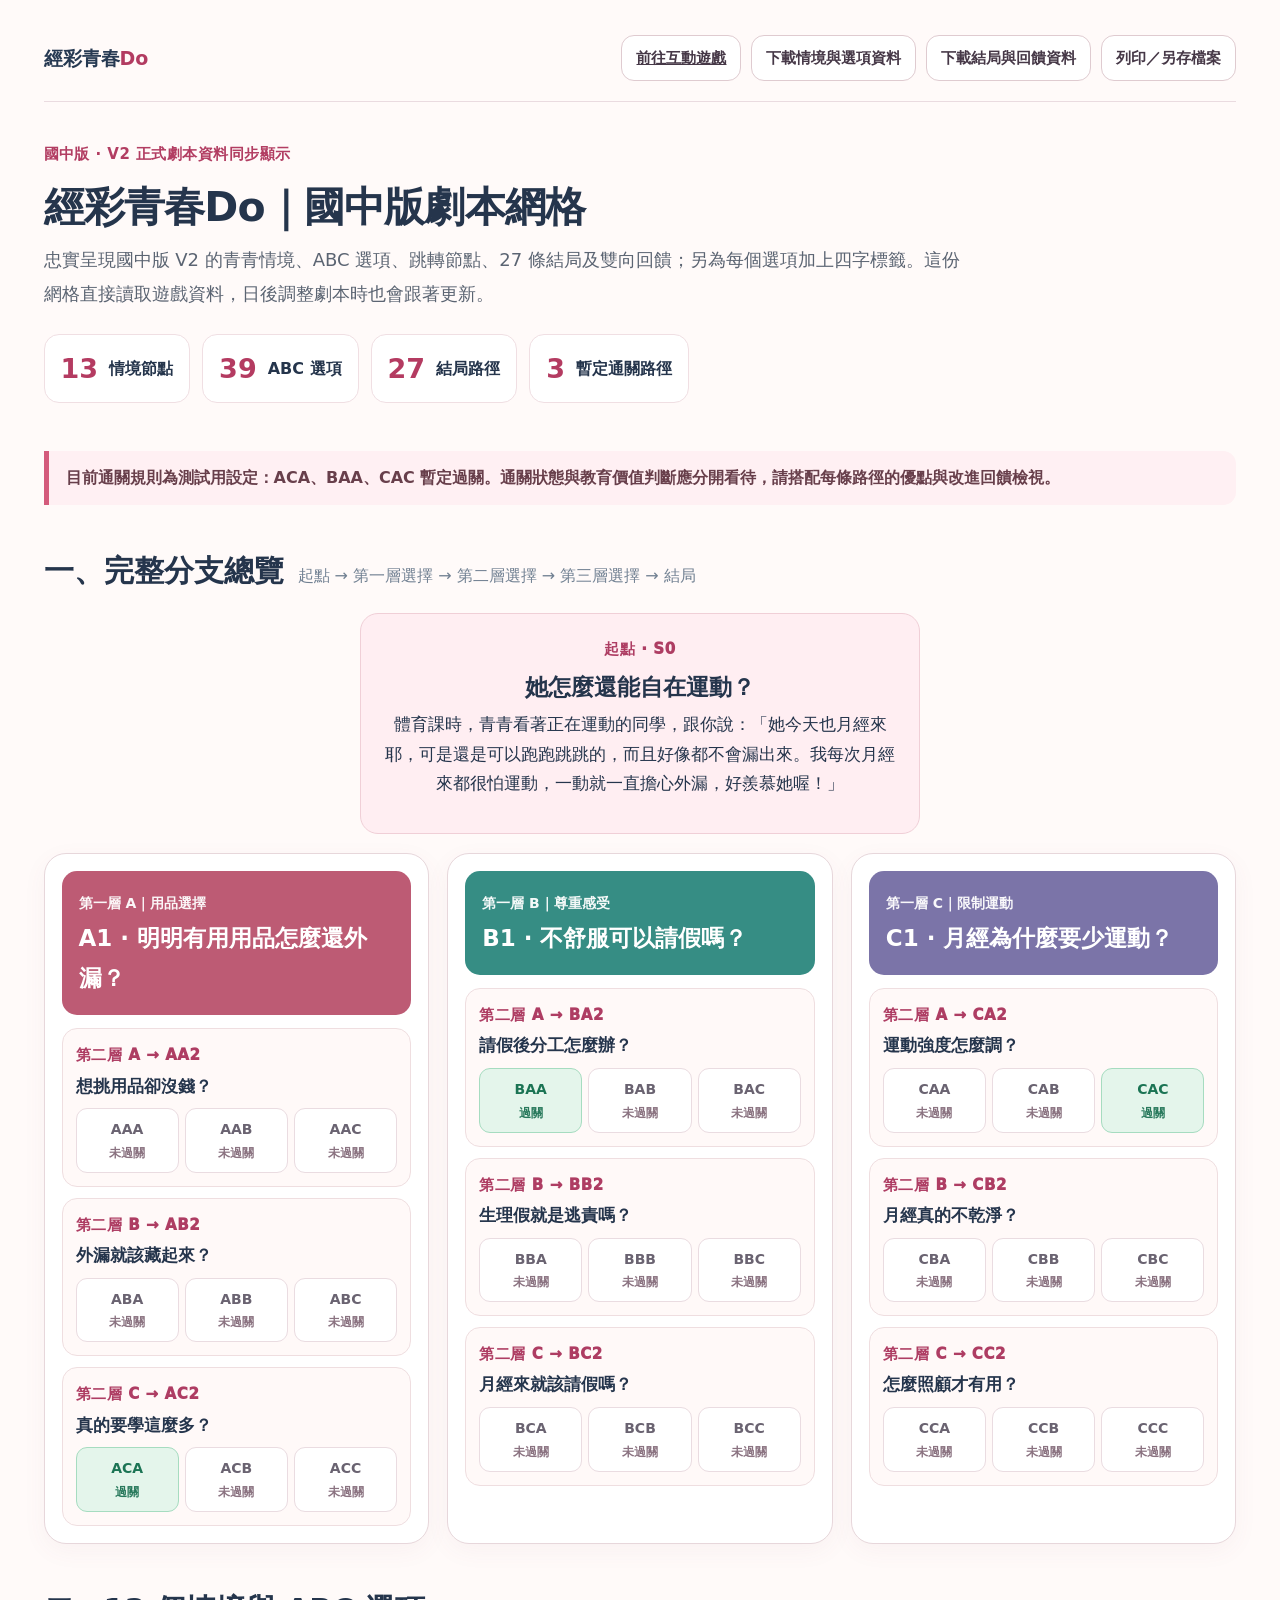
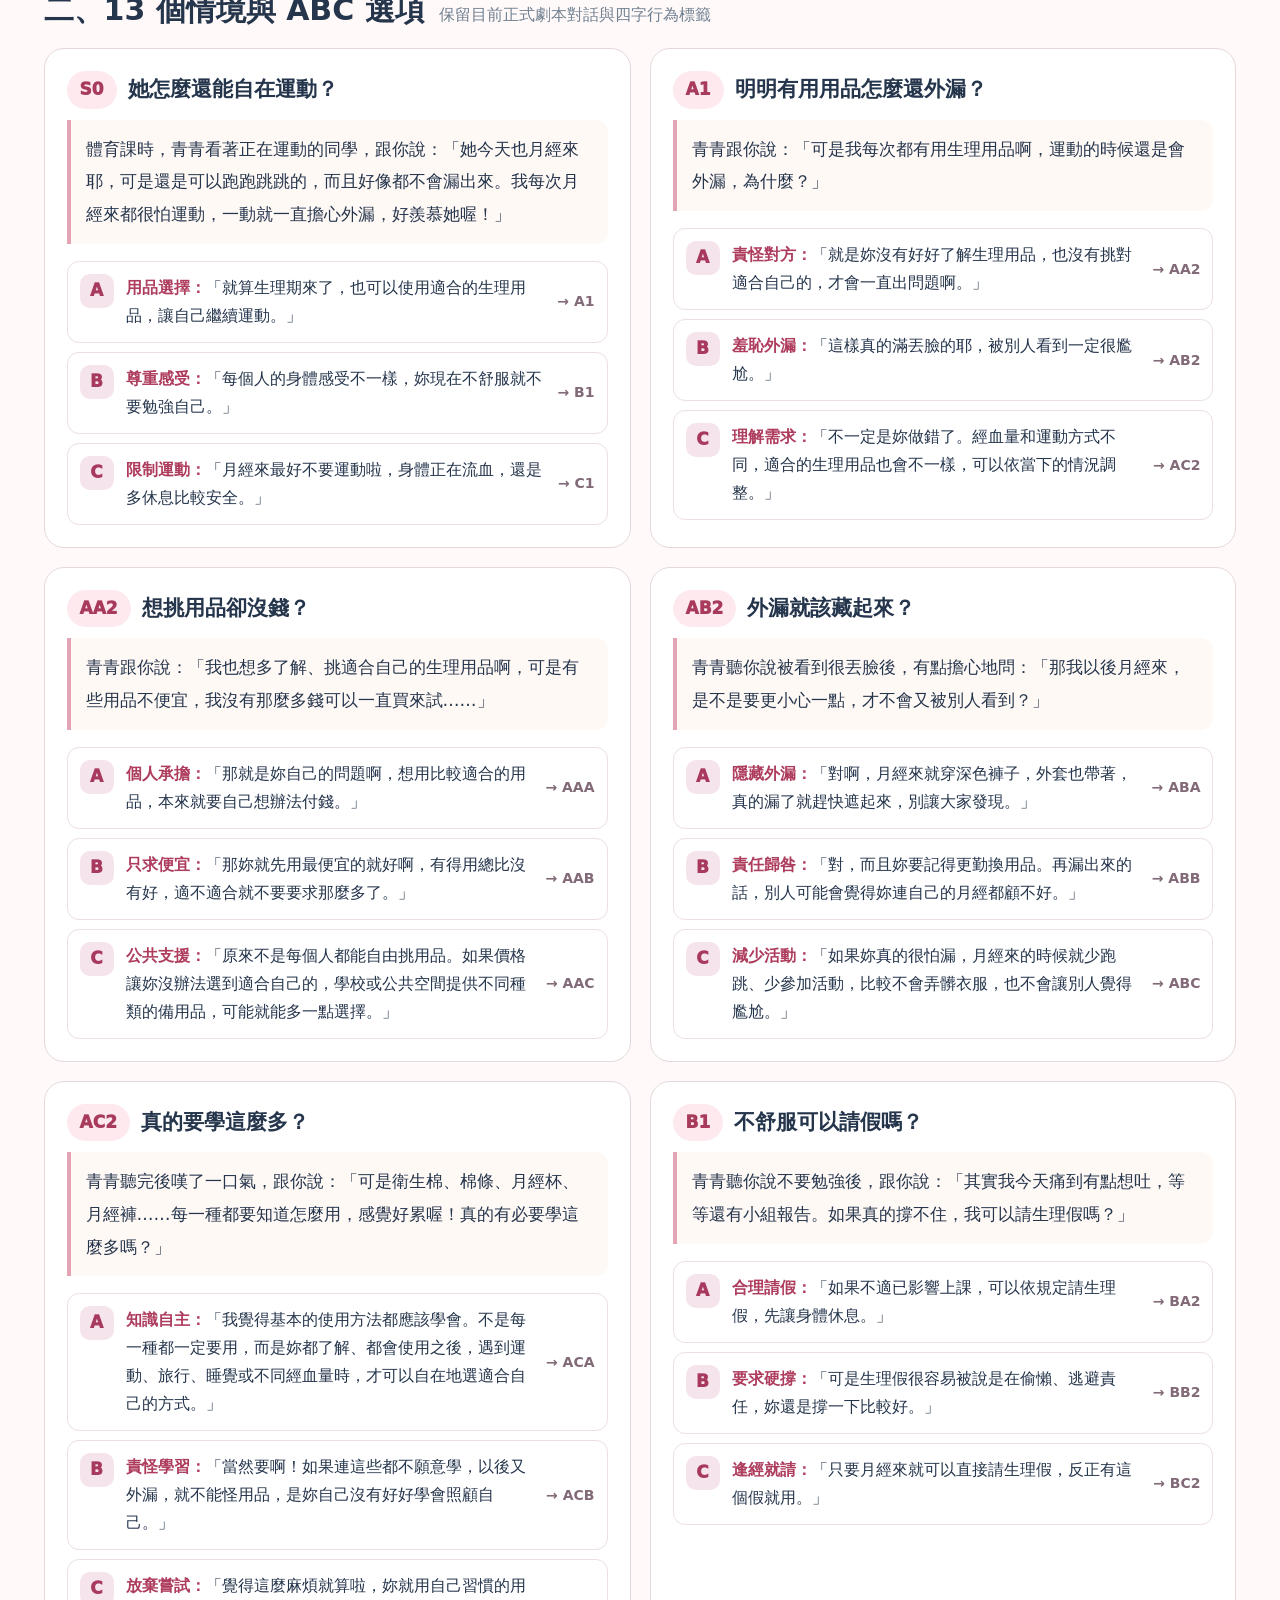
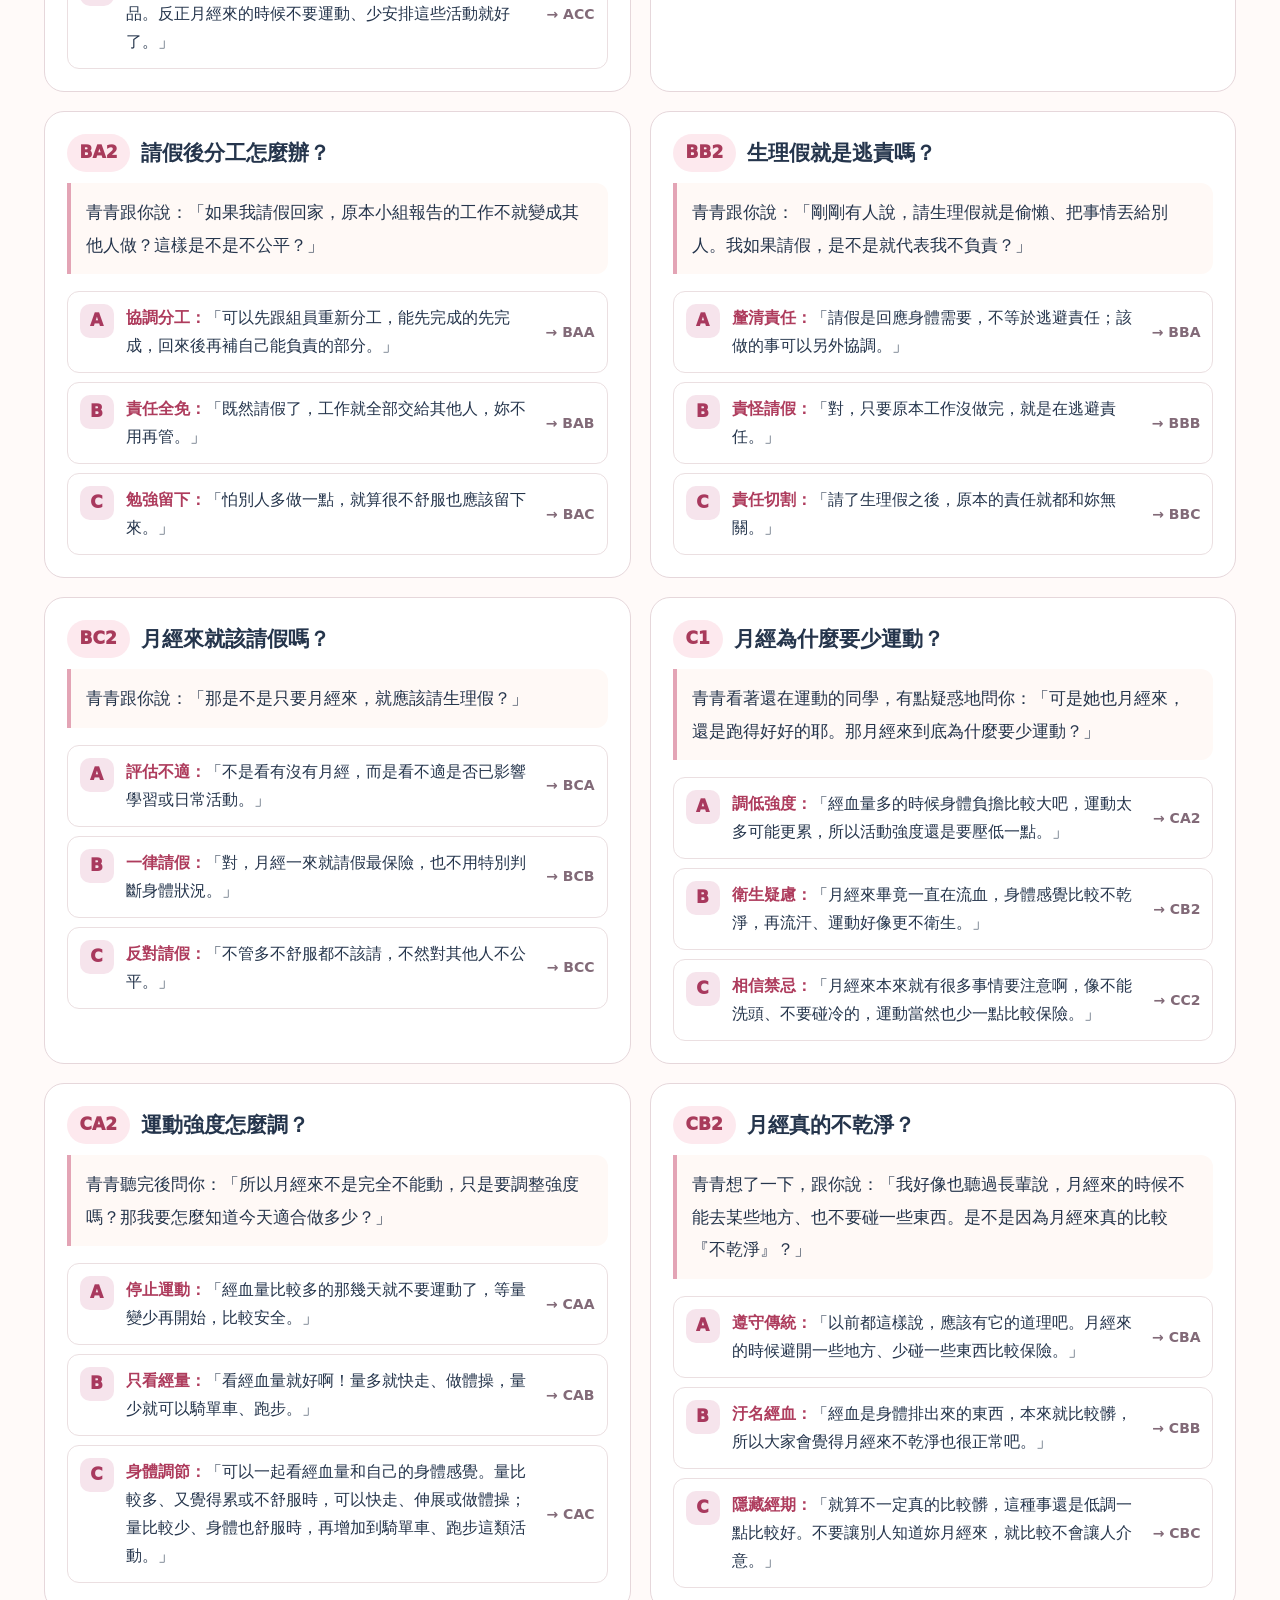
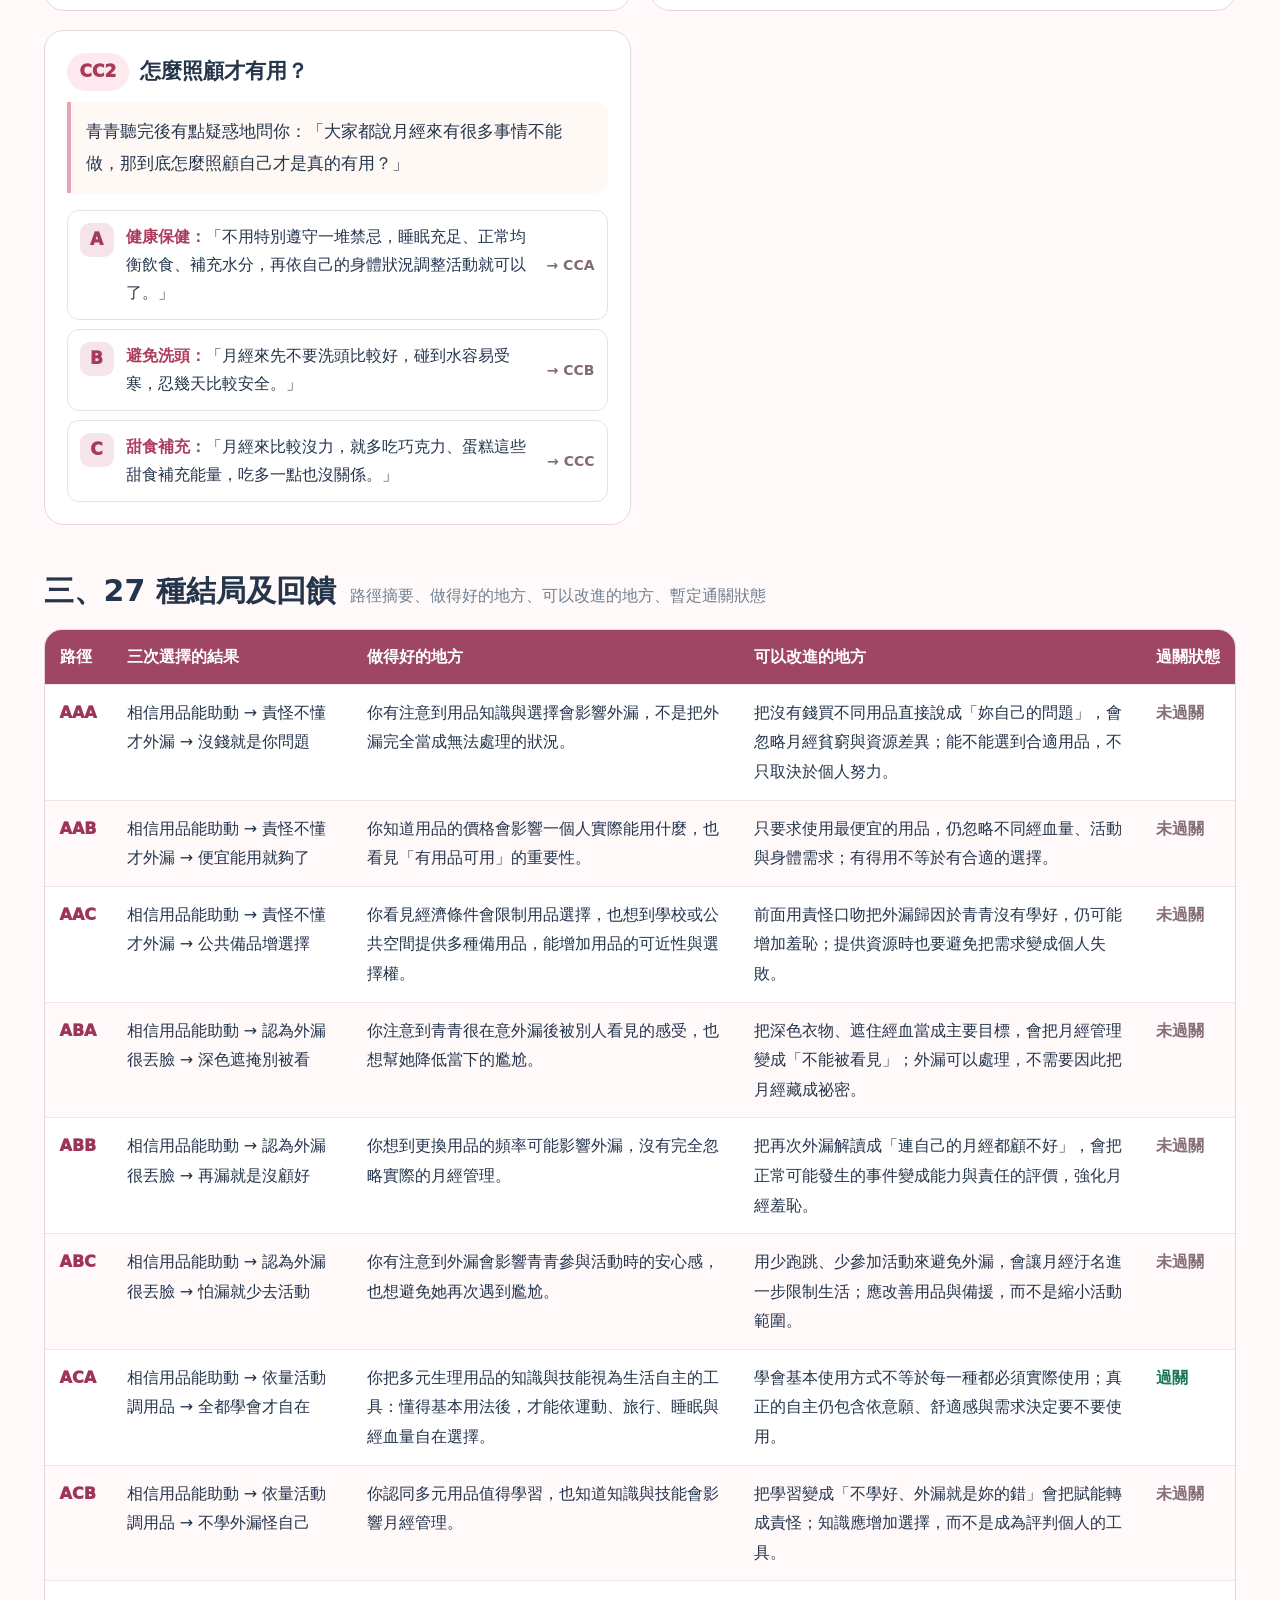
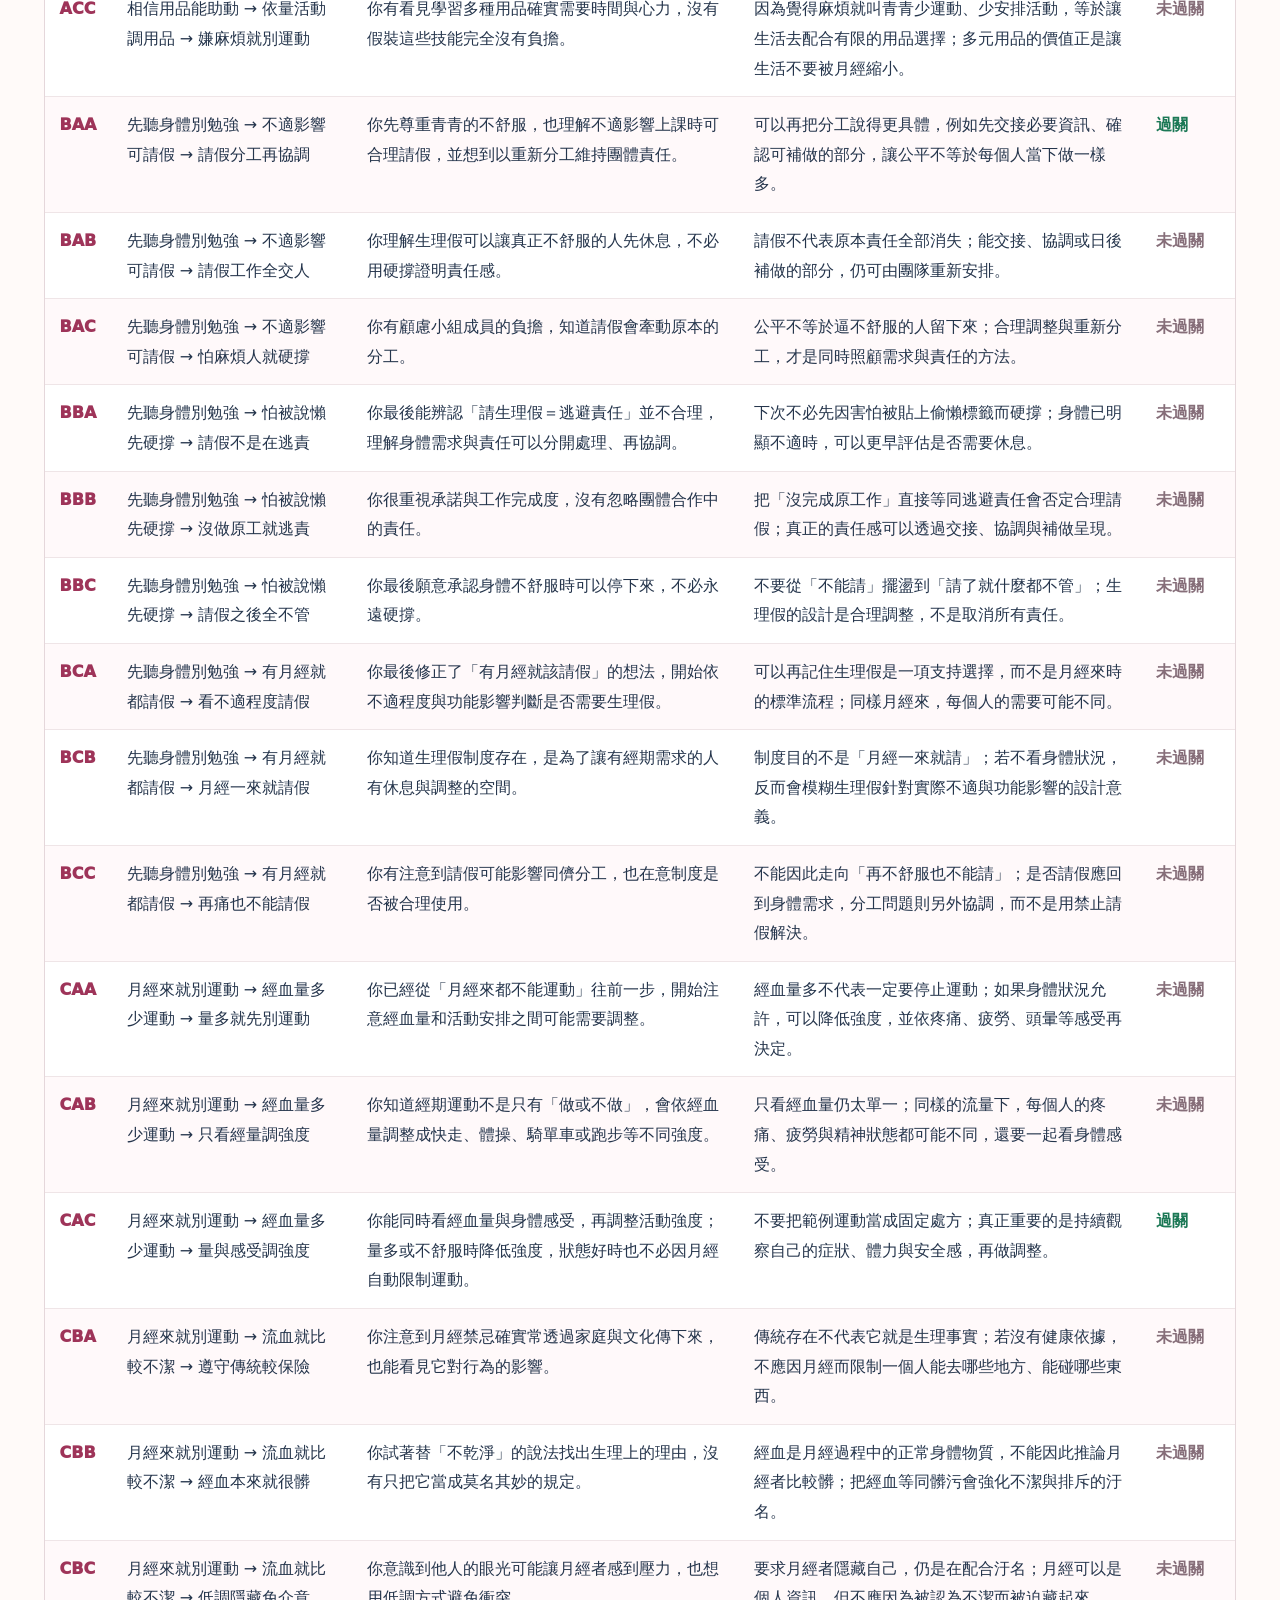
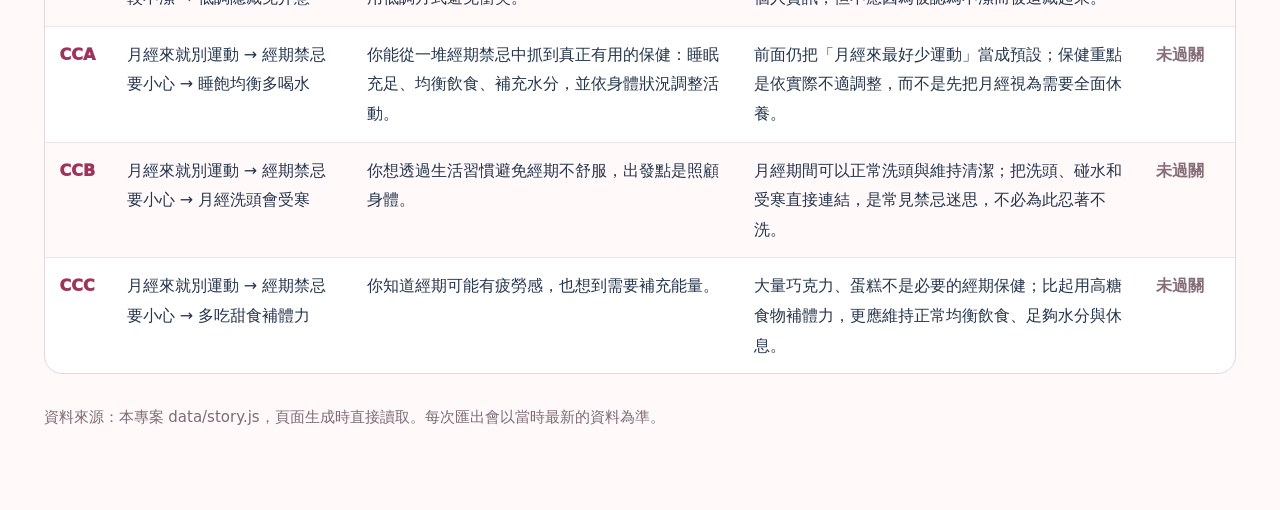
==== story-grid.html @ 29368c8d "docs: add junior-high dynamic story grid, branch overview and CSV exports" ====
<!doctype html>
<html lang="zh-Hant">
<head>
<meta charset="utf-8">
<meta name="viewport" content="width=device-width, initial-scale=1">
<meta name="color-scheme" content="light">
<title>經彩青春Do｜國中版劇本網格</title>
<script src="./data/story.js" defer></script>
<script src="./data/outcomes.js" defer></script>
<style>
:root{font-family:"Noto Sans TC","PingFang TC","Microsoft JhengHei",system-ui,sans-serif;color:#25354c;background:#fffaf9;font-size:17px}
*{box-sizing:border-box}body{margin:0;line-height:1.75}main{max-width:1440px;padding:25px clamp(16px,3.4vw,55px) 80px;margin:auto}
h1{font-size:clamp(30px,3.2vw,45px);line-height:1.35;margin:0 0 8px;letter-spacing:-.02em}
h2{font-size:clamp(24px,2.6vw,30px);line-height:1.4;margin:0 0 17px}
h3{font-size:21px;margin:0 0 8px}p{margin:0 0 12px}a{color:#9f3155}button{font:inherit;cursor:pointer;border:0}
.topbar{display:flex;justify-content:space-between;align-items:center;gap:14px;flex-wrap:wrap;padding:10px 0 20px;border-bottom:1px solid #eadbe0}
.brand{font-size:19px;font-weight:900;text-decoration:none;color:#263952}.brand span{color:#b23b61}
.header-actions{display:flex;gap:10px;flex-wrap:wrap}
.control{border:1px solid #dfcbd0;border-radius:13px;background:white;color:#463847;font-size:15px;font-weight:800;padding:9px 14px}
.control:hover{border-color:#b83a61;background:#fff0f4}
.hero{padding:39px 0 28px}.eyebrow{font-size:15px;letter-spacing:.03em;color:#b23d62;font-weight:900}
.intro{font-size:18px;color:#5b6472;max-width:920px;line-height:1.9}
.counters{display:flex;flex-wrap:wrap;gap:12px;margin:23px 0 0}
.stat{display:flex;align-items:center;gap:11px;border:1px solid #f0dfe3;padding:10px 16px;border-radius:15px;background:white;font-size:16px;font-weight:750}
.stat strong{font-size:27px;color:#b43b61}
.notice{border-left:5px solid #d45b7c;background:#fff0f3;color:#683f4b;border-radius:0 13px 13px 0;padding:13px 17px;margin:20px 0 33px;font-size:16px;font-weight:700}
.section{margin-top:45px}.section-header{display:flex;align-items:baseline;gap:14px;flex-wrap:wrap}
.section-header p{color:#718092;font-size:16px}
.start-box{text-align:center;padding:22px;border-radius:18px;background:#ffeef2;border:1px solid #f0cfd7;margin:4px auto 19px;max-width:560px}
.node-id{font-size:15px;color:#ae3d63;font-weight:950;letter-spacing:.04em}
.start-box h3{font-size:23px;margin:4px 0 3px}
.flow-grid{display:grid;grid-template-columns:repeat(3,minmax(0,1fr));gap:18px}
.branch{border:1px solid #e7d7db;background:white;border-radius:22px;padding:17px;min-width:0;box-shadow:0 7px 25px #844b5d0d}
.branch-head{border-radius:15px;padding:17px;color:white;margin-bottom:13px}
.branch:nth-child(1) .branch-head{background:#bd5b74}
.branch:nth-child(2) .branch-head{background:#368d84}
.branch:nth-child(3) .branch-head{background:#7b74a8}
.branch-head h3{font-size:23px;margin:0;color:white}.branch-head small{font-size:14px;opacity:.95;font-weight:750}
.subnode{background:#fff9f8;border:1px solid #efdee0;padding:13px;border-radius:15px;margin-top:11px}
.subnode>strong{display:block;font-size:17px;margin:3px 0 7px}
.finish-list{display:grid;grid-template-columns:repeat(3,minmax(0,1fr));gap:6px}
.end-chip{display:flex;flex-direction:column;justify-content:center;align-items:center;gap:1px;text-align:center;border:1px solid #eadce1;border-radius:11px;padding:8px 4px;background:white;font-size:14px;font-weight:900;color:#6a6371}
.end-chip.pass{background:#e4f5eb;border-color:#a6dcc0;color:#1b7454}
.end-chip small{font-size:12px;font-weight:750;color:#8a7280}
.end-chip.pass small{color:#28795c}
.node-grid{display:grid;grid-template-columns:repeat(2,minmax(0,1fr));gap:19px}
.script-card{border-radius:20px;border:1px solid #e6d7db;background:white;padding:22px;min-width:0;break-inside:avoid}
.script-top{display:flex;align-items:center;gap:11px;flex-wrap:wrap;margin-bottom:11px}
.script-id{display:inline-block;padding:4px 13px;background:#fde9ee;border-radius:80px;font-weight:950;color:#a83b5b}
.script-top h3{margin:0;font-size:21px}
.script-scene{background:#fff9f6;border-left:4px solid #e3a4b5;padding:13px 15px;font-size:17px;line-height:1.92;border-radius:0 12px 12px 0}
.choices{display:flex;flex-direction:column;gap:9px;margin-top:17px}
.choice{display:grid;grid-template-columns:36px minmax(0,1fr) auto;gap:10px;align-items:start;border:1px solid #ebdfe1;border-radius:12px;padding:12px}
.choice-letter{display:grid;place-items:center;width:34px;height:34px;border-radius:10px;background:#f6e4ec;color:#a8395e;font-weight:950}
.choice-main{font-size:16px;min-width:0}
.choice-main strong{color:#ae3c5d}
.choice-arrow{font-size:14px;font-weight:900;color:#826a78;white-space:nowrap;align-self:center}
.table-scroll{overflow:auto;border:1px solid #e5d7db;border-radius:18px;background:white}
table{border-collapse:collapse;width:100%;min-width:980px}
thead th{position:sticky;top:0;z-index:1;background:#9f4664;color:white;padding:13px 15px;text-align:left;font-size:16px;white-space:nowrap}
tbody td{font-size:16px;padding:13px 15px;border-top:1px solid #efe5e7;vertical-align:top;line-height:1.85}
tbody tr:nth-child(even){background:#fff9fa}
tbody tr:hover{background:#fff1f4}
.code{font-weight:950;color:#9e3459;white-space:nowrap}
.status{font-weight:850;white-space:nowrap;color:#866e79}
.status.pass{color:#1b7855}
.step-cell{min-width:190px}.feedback-cell{min-width:250px}
.footer{margin:30px 0 0;color:#7e6b75;font-size:15px}
.sr-only{position:absolute;width:1px;height:1px;padding:0;margin:-1px;overflow:hidden;clip:rect(0,0,0,0);border:0}
@media(max-width:1000px){.flow-grid{grid-template-columns:1fr}.node-grid{grid-template-columns:1fr}.branch{max-width:none}}
@media(max-width:560px){.hero{padding:28px 0 18px}.stat{padding:8px 12px}.stat strong{font-size:24px}.script-card{padding:16px}.choice{grid-template-columns:33px minmax(0,1fr);gap:9px}.choice-arrow{grid-column:2;justify-self:start}.flow-grid{gap:14px}.notice{font-size:15px}}
@media print{
  @page{size:A4 landscape;margin:12mm}
  :root{font-size:12pt}
  body{background:white}
  main{max-width:none;padding:0}
  .header-actions,.control{display:none!important}
  .hero{padding:15px 0}
  .section{page-break-before:always;margin-top:15px}
  .branch,.script-card,.start-box{box-shadow:none}
  .flow-grid{display:grid;grid-template-columns:repeat(3,minmax(0,1fr));gap:9px}
  .branch{padding:9px;border-radius:10px}
  .branch-head{padding:9px}
  .subnode{padding:7px;margin-top:7px}
  .end-chip{font-size:10pt;padding:4px 1px}
  .end-chip small{font-size:8pt}
  .node-grid{grid-template-columns:repeat(2,minmax(0,1fr))}
  .script-card{padding:12px;break-inside:avoid}
  .script-card h3{font-size:14pt}
  .script-scene,.choice-main{font-size:10pt}
  table{min-width:0}
  th,td{font-size:9pt!important;padding:6px!important}
  thead{display:table-header-group}
  tr{break-inside:avoid}
}
</style>
</head>
<body>
<main>
<header class="topbar">
<a class="brand" href="./">經彩青春<span>Do</span></a>
<div class="header-actions"><a href="./" class="control">前往互動遊戲</a><button class="control" id="download-scenes" type="button">下載情境與選項資料</button><button class="control" id="download-endings" type="button">下載結局與回饋資料</button><button class="control" id="print" type="button">列印／另存檔案</button></div>
</header>
<section class="hero">
<p class="eyebrow">國中版 · V2 正式劇本資料同步顯示</p>
<h1>經彩青春Do｜國中版劇本網格</h1>
<p class="intro">忠實呈現國中版 V2 的青青情境、ABC 選項、跳轉節點、27 條結局及雙向回饋；另為每個選項加上四字標籤。這份網格直接讀取遊戲資料，日後調整劇本時也會跟著更新。</p>
<div class="counters" id="counters"></div>
</section>
<p class="notice">目前通關規則為測試用設定：ACA、BAA、CAC 暫定過關。通關狀態與教育價值判斷應分開看待，請搭配每條路徑的優點與改進回饋檢視。</p>
<section id="overview" class="section">
<div class="section-header"><h2>一、完整分支總覽</h2><p>起點 → 第一層選擇 → 第二層選擇 → 第三層選擇 → 結局</p></div>
<div id="start-node" class="start-box"></div>
<div id="branch-grid" class="flow-grid"></div>
</section>
<section id="all-scenes" class="section">
<div class="section-header"><h2>二、13 個情境與 ABC 選項</h2><p>保留目前正式劇本對話與四字行為標籤</p></div>
<div id="node-grid" class="node-grid"></div>
</section>
<section id="all-endings" class="section">
<div class="section-header"><h2>三、27 種結局及回饋</h2><p>路徑摘要、做得好的地方、可以改進的地方、暫定通關狀態</p></div>
<div class="table-scroll"><table><thead><tr><th>路徑</th><th>三次選擇的結果</th><th>做得好的地方</th><th>可以改進的地方</th><th>過關狀態</th></tr></thead><tbody id="outcome-rows"></tbody></table></div>
</section>
<p class="footer">資料來源：本專案 data/story.js，頁面生成時直接讀取。每次匯出會以當時最新的資料為準。</p>
</main>
<script>
window.addEventListener("DOMContentLoaded",()=>{
  const data=window.STORY_DATA;
  if(!data){document.getElementById("start-node").textContent="無法讀取劇本資料。";return;}
  const letters=["A","B","C"];
  const pass=new Set(data.passRoutes||[]);
  const esc=v=>String(v).replace(/[&<>"']/g,c=>({"&":"&amp;","<":"&lt;",">":"&gt;",'"':"&quot;","'":"&#39;"}[c]));
  const order=["S0","A1","AA2","AB2","AC2","B1","BA2","BB2","BC2","C1","CA2","CB2","CC2"];
  document.getElementById("counters").innerHTML=[
    [Object.keys(data.nodes).length,"情境節點"],
    [Object.keys(data.nodes).length*3,"ABC 選項"],
    [Object.keys(data.endings).length,"結局路徑"],
    [pass.size,"暫定通關路徑"]
  ].map(([n,label])=>'<div class="stat"><strong>'+n+'</strong>'+label+'</div>').join("");
  const root=data.nodes.S0;
  document.getElementById("start-node").innerHTML='<div class="node-id">起點 · S0</div><h3>'+esc(root.title)+'</h3><p>'+esc(root.scene)+'</p>';
  document.getElementById("branch-grid").innerHTML=letters.map(a=>{
    const first=root.choices[a].next;
    const firstNode=data.nodes[first];
    return '<article class="branch"><div class="branch-head"><small>第一層 '+a+'｜'+esc(root.choices[a].label)+'</small><h3>'+esc(first)+' · '+esc(firstNode.title)+'</h3></div>'+
      letters.map(b=>{
        const second=firstNode.choices[b].next,secondNode=data.nodes[second];
        return '<div class="subnode"><div class="node-id">第二層 '+b+' → '+esc(second)+'</div><strong>'+esc(secondNode.title)+'</strong><div class="finish-list">'+
          letters.map(c=>{
            const choice=secondNode.choices[c];
            const end=choice.next;
            return '<div class="end-chip'+(pass.has(end)?' pass':'')+'" title="'+esc(choice.label)+'"><span>'+esc(end)+'</span><small>'+(pass.has(end)?'過關':'未過關')+'</small></div>';
          }).join("")+
        '</div></div>';
      }).join("")+'</article>';
  }).join("");
  document.getElementById("node-grid").innerHTML=order.map(id=>{
    const node=data.nodes[id];
    if(!node)return "";
    return '<article class="script-card" id="node-'+esc(id)+'"><div class="script-top"><span class="script-id">'+esc(id)+'</span><h3>'+esc(node.title)+'</h3></div><p class="script-scene">'+esc(node.scene)+'</p><div class="choices">'+letters.map(letter=>{
      const ch=node.choices[letter];
      return '<div class="choice"><span class="choice-letter">'+letter+'</span><span class="choice-main"><strong>'+esc(ch.label)+'：</strong>'+esc(ch.text)+'</span><span class="choice-arrow">→ '+esc(ch.next)+'</span></div>';
    }).join("")+'</div></article>';
  }).join("");
  const endings=Object.keys(data.endings).sort();
  document.getElementById("outcome-rows").innerHTML=endings.map(id=>{
    const e=data.endings[id];
    return '<tr><td class="code">'+esc(id)+'</td><td class="step-cell">'+e.steps.map(esc).join(' → ')+'</td><td class="feedback-cell">'+esc(e.positive)+'</td><td class="feedback-cell">'+esc(e.improve)+'</td><td class="status'+(pass.has(id)?' pass':'')+'">'+(pass.has(id)?'過關':'未過關')+'</td></tr>';
  }).join("");
  function csvDownload(name,rows){
    const quote=v=>'"'+String(v??"").replace(/"/g,'""')+'"';
    const lines=rows.map(row=>row.map(quote).join(",")).join("\r\n");
    const blob=new Blob(["\uFEFF"+lines],{type:"text/csv;charset=utf-8;"});
    const uri=URL.createObjectURL(blob);
    const a=document.createElement("a");a.href=uri;a.download=name;a.style.display="none";
    document.body.appendChild(a);a.click();a.remove();URL.revokeObjectURL(uri);
  }
  document.getElementById("download-scenes").addEventListener("click",()=>{
    const rows=[["節點","情境標題","情境內容","選項","四字標籤","原始對話","跳轉節點"]];
    for(const id of order){
      const n=data.nodes[id];if(!n)continue;
      for(const letter of letters){const c=n.choices[letter];rows.push([id,n.title,n.scene,letter,c.label,c.text,c.next]);}
    }
    csvDownload("經彩青春Do_國中_13情境39選項.csv",rows);
  });
  document.getElementById("download-endings").addEventListener("click",()=>{
    const rows=[["結局路徑","第一次選擇摘要","第二次選擇摘要","第三次選擇摘要","做得好的地方","可以改進的地方","暫定過關狀態"]];
    for(const id of endings){const e=data.endings[id];rows.push([id,...e.steps,e.positive,e.improve,pass.has(id)?"過關":"未過關"]);}
    csvDownload("經彩青春Do_國中_27種結局回饋.csv",rows);
  });
  document.getElementById("print").addEventListener("click",()=>window.print());
});
</script>
</body>
</html>
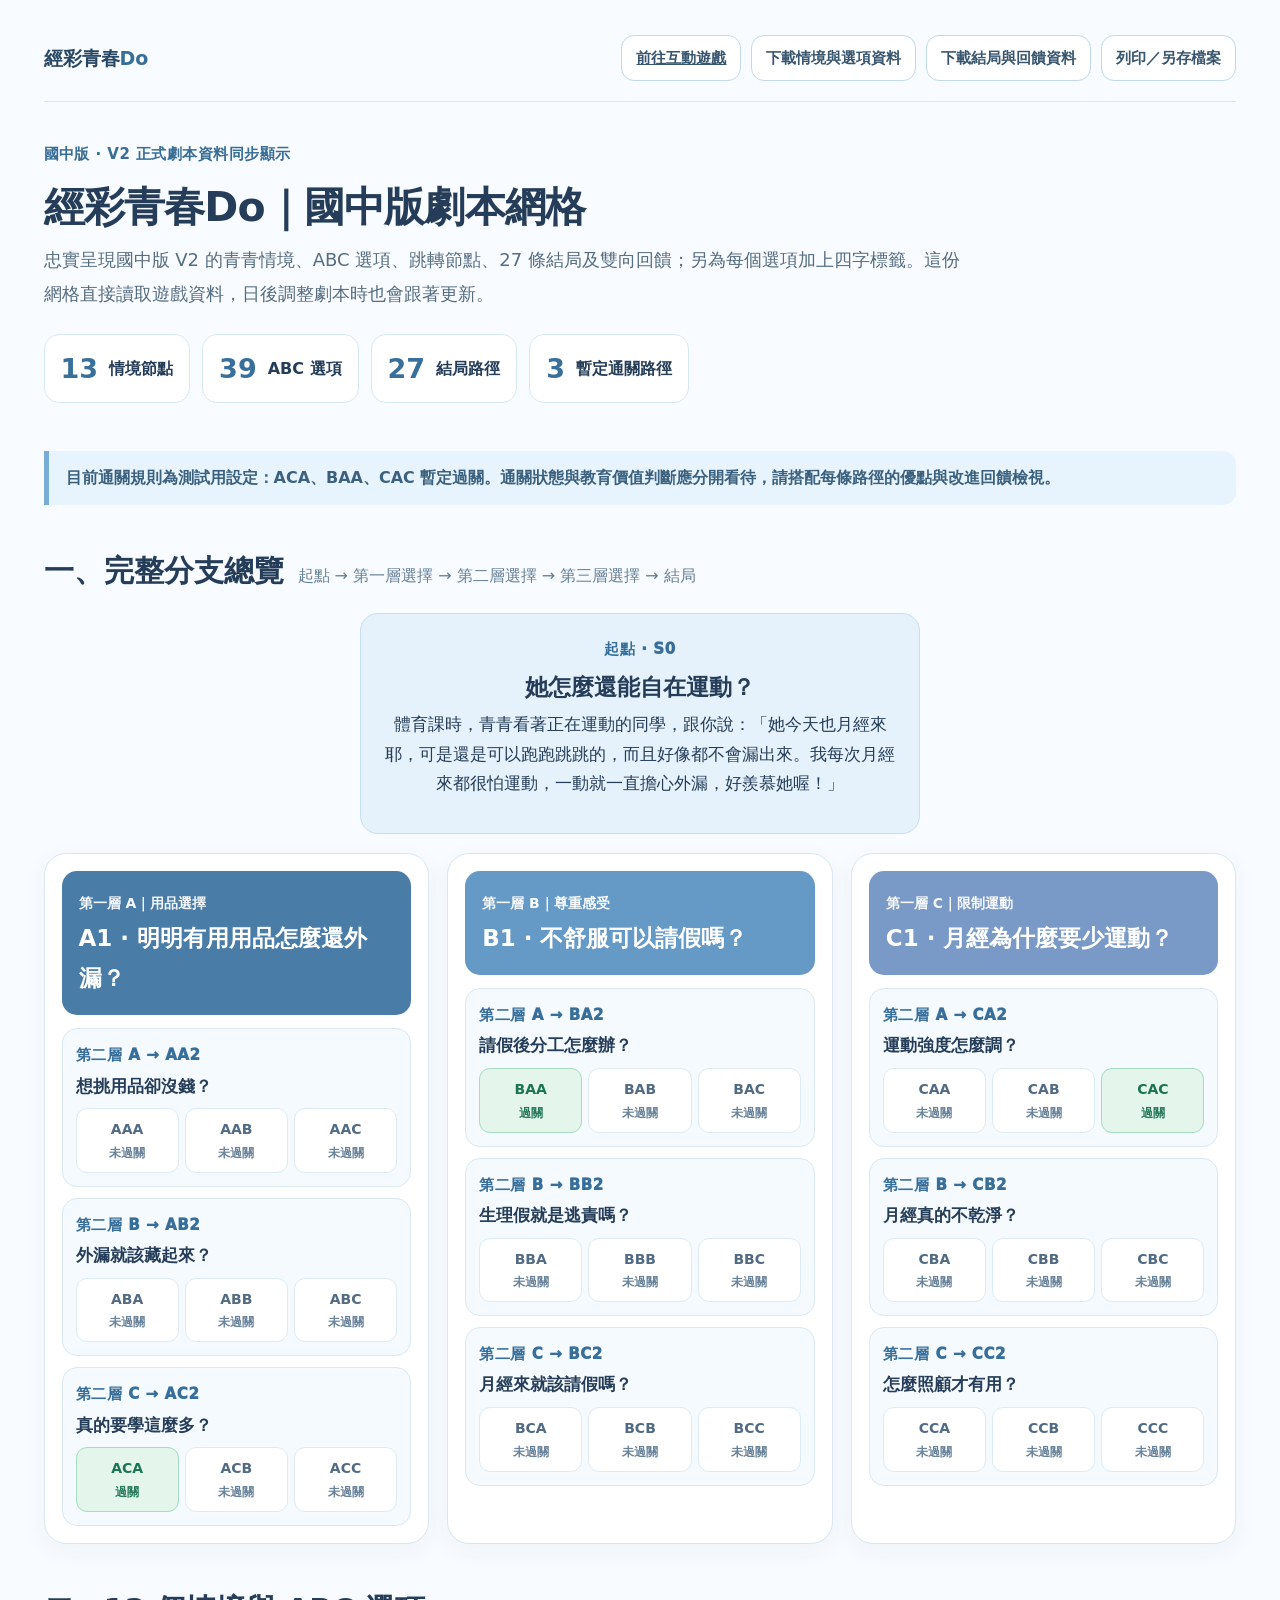
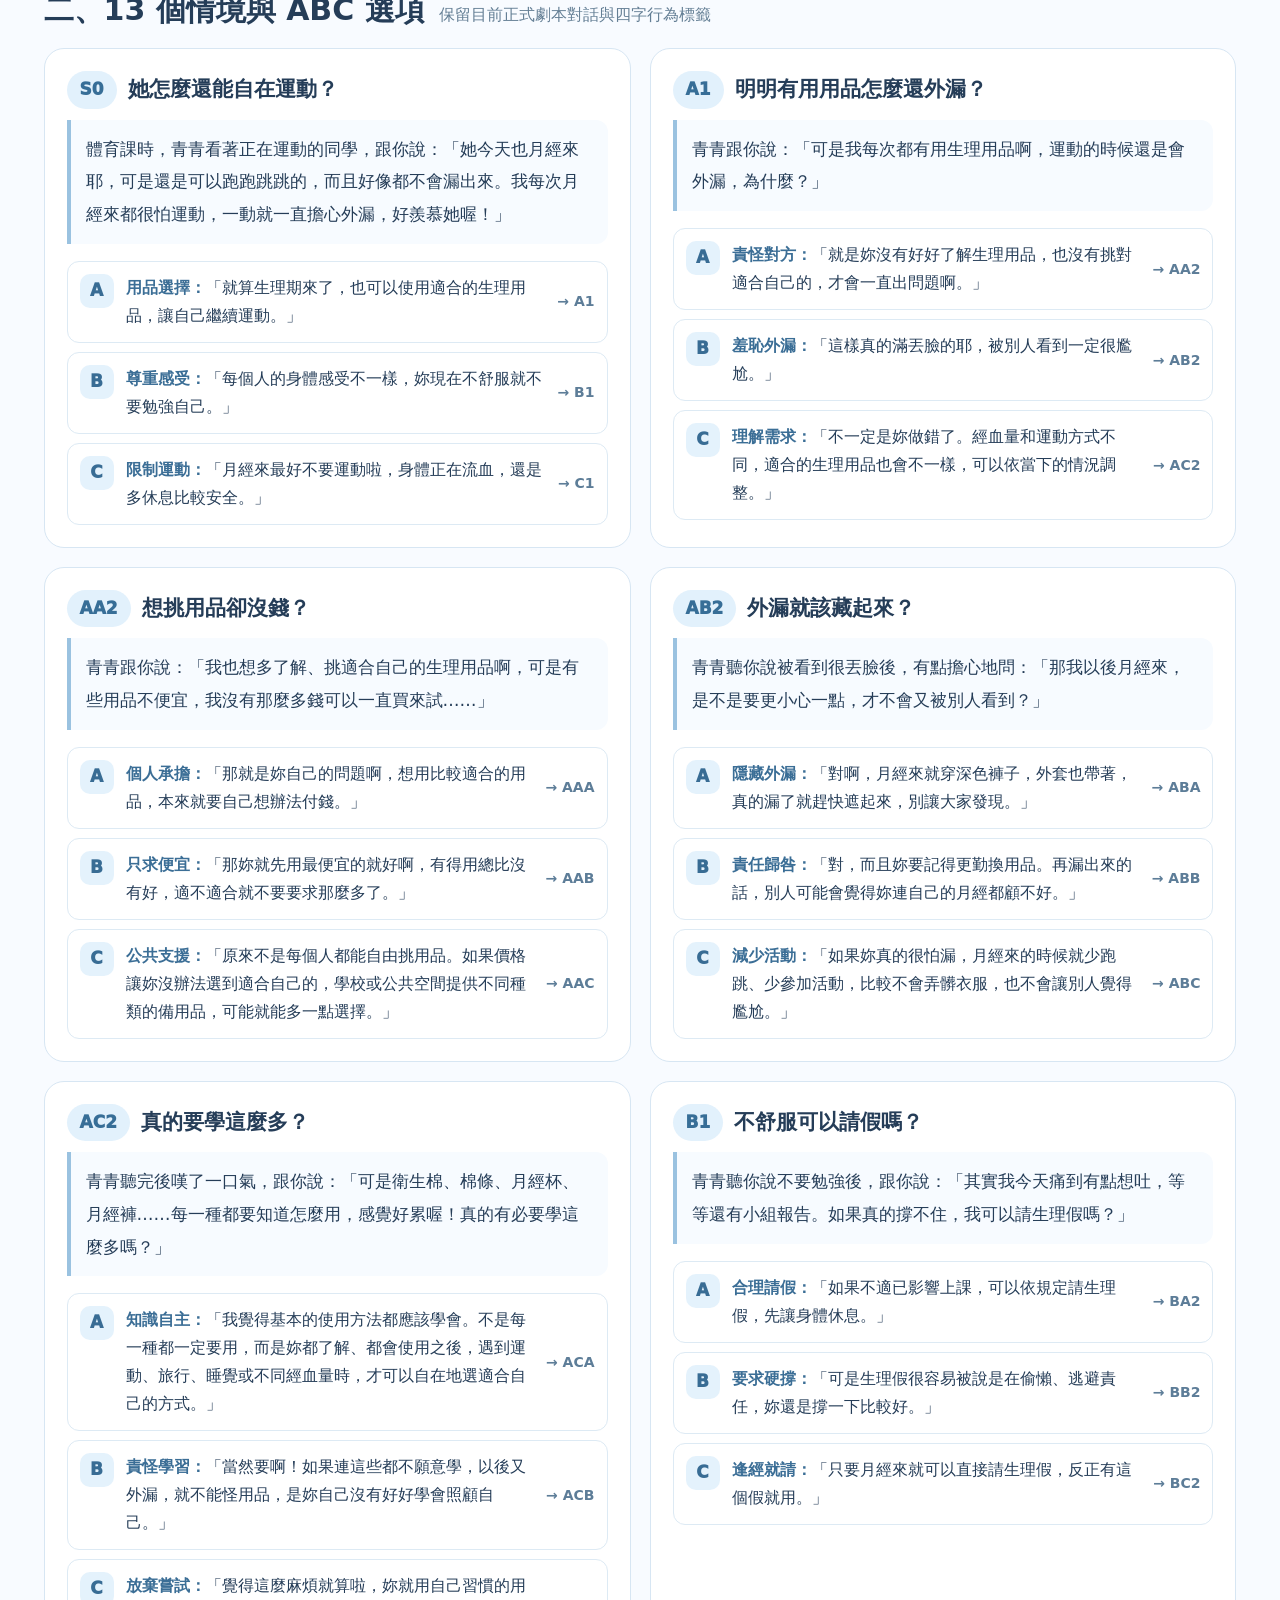
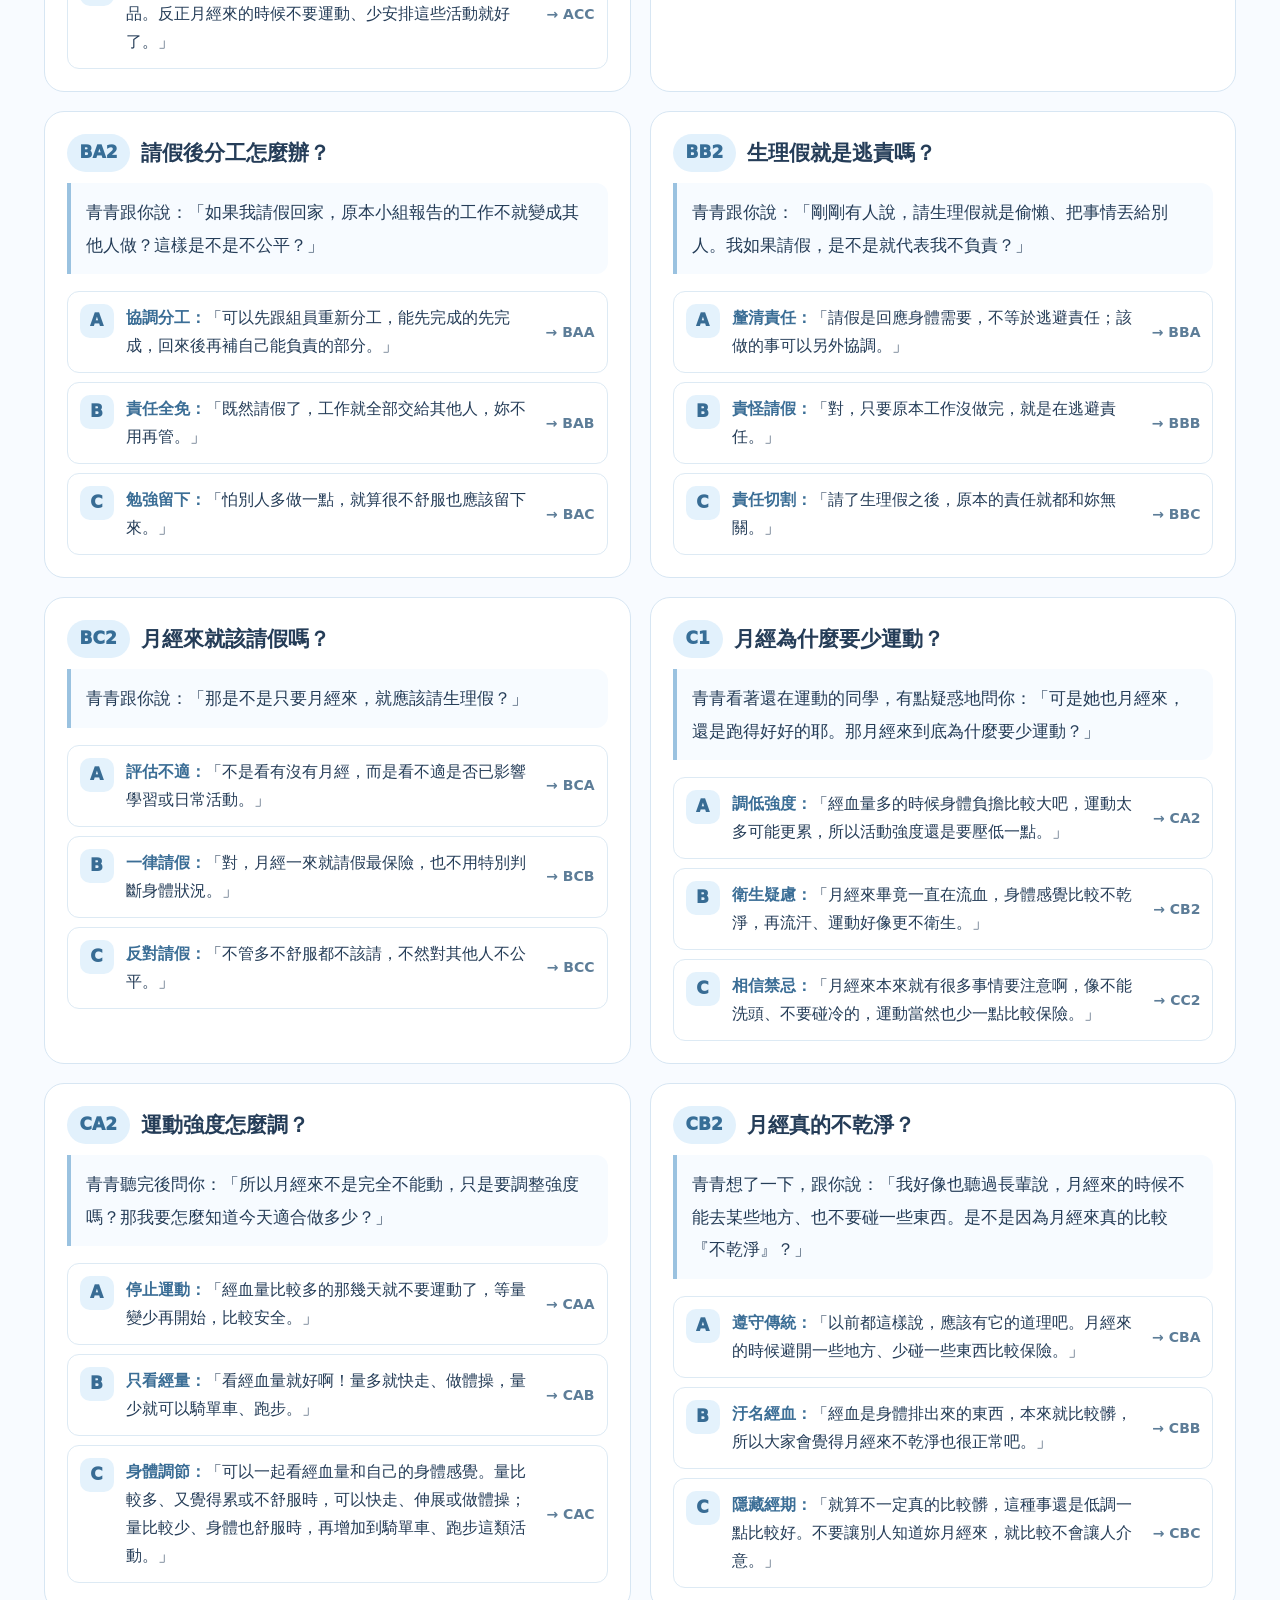
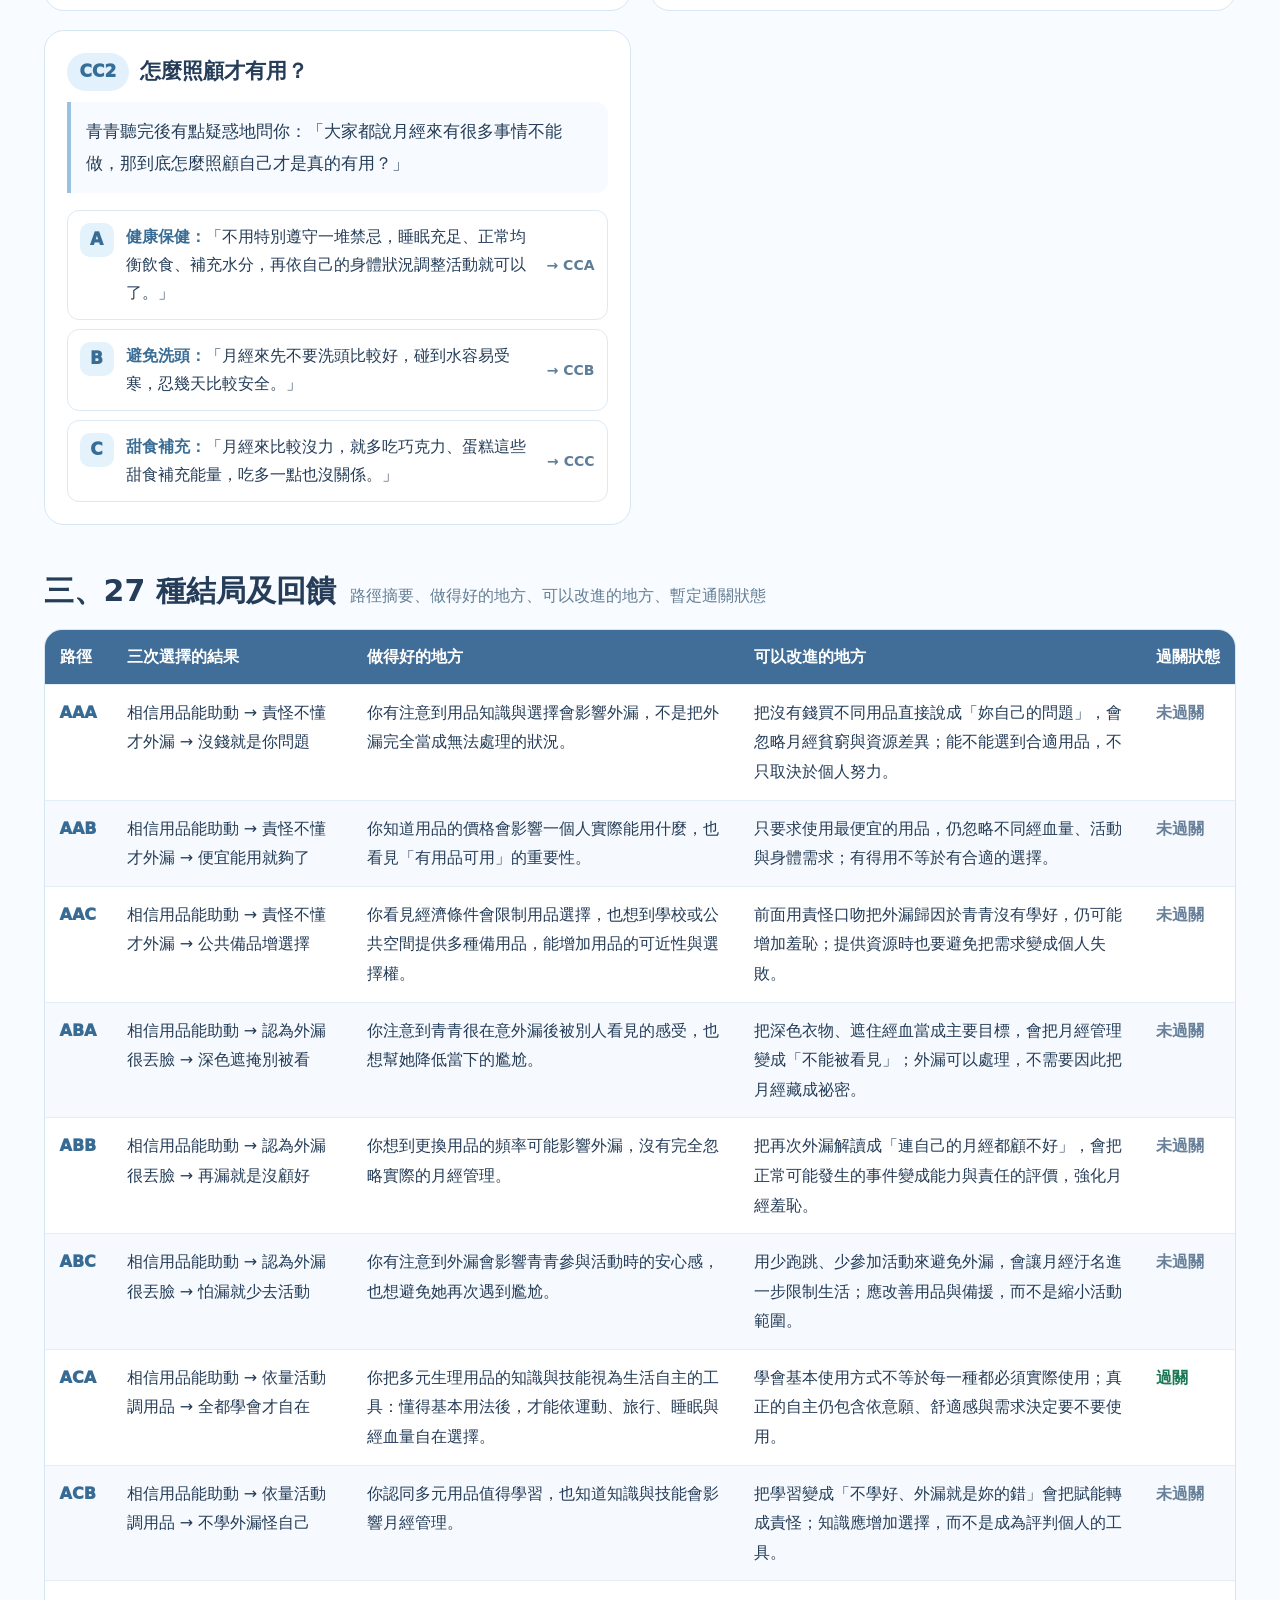
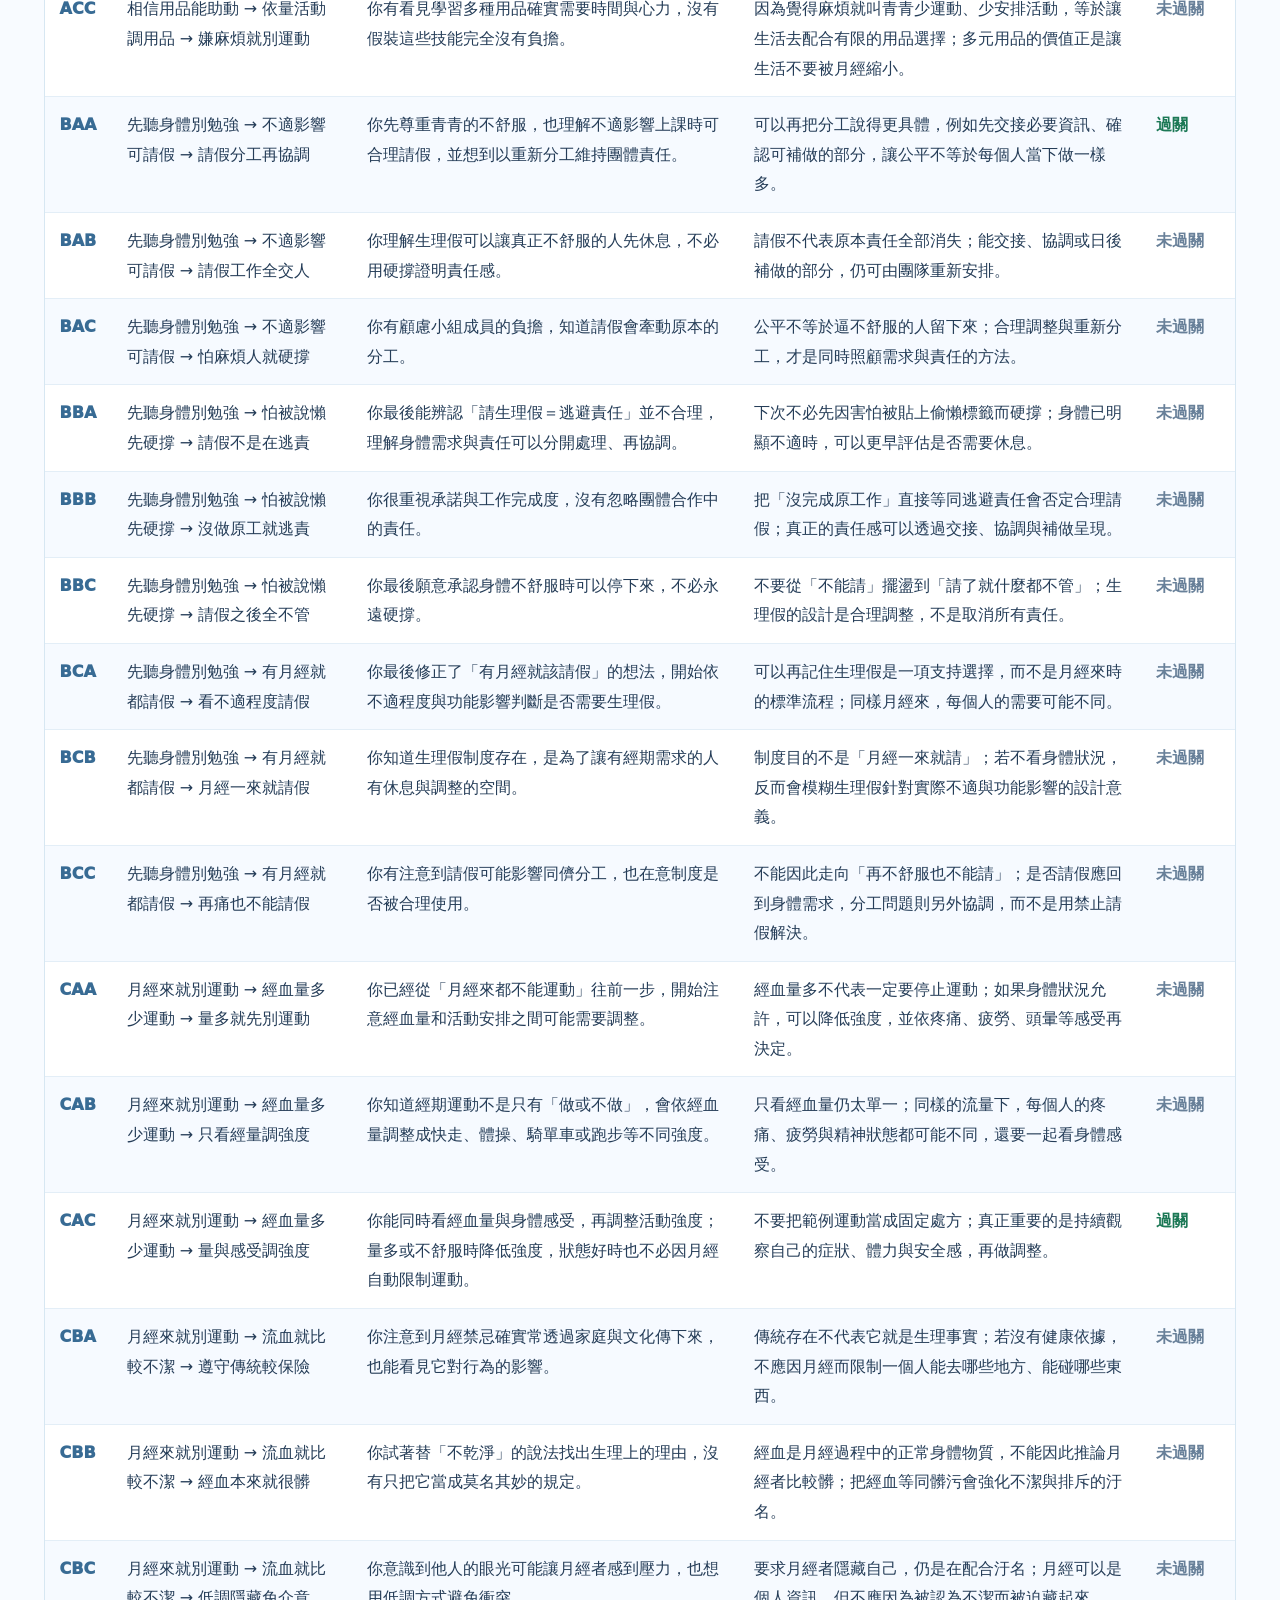
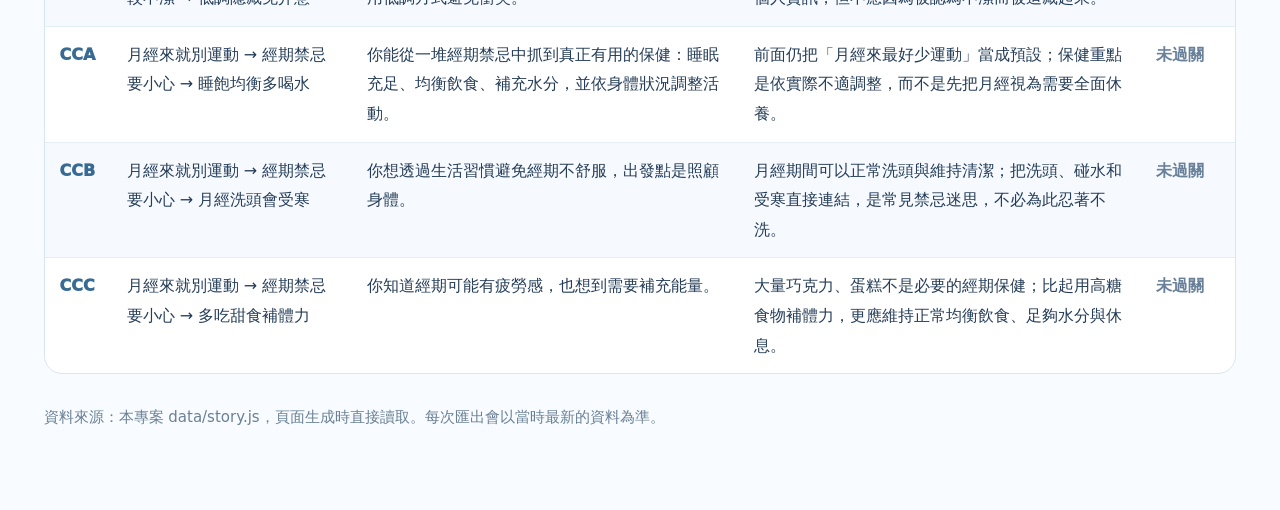
==== commit 5d0c66c9: "style: align junior-high script grid with powder-blue visual identity" ====
--- a/story-grid.html
+++ b/story-grid.html
@@ -8,64 +8,64 @@
 <script src="./data/story.js" defer></script>
 <script src="./data/outcomes.js" defer></script>
 <style>
-:root{font-family:"Noto Sans TC","PingFang TC","Microsoft JhengHei",system-ui,sans-serif;color:#25354c;background:#fffaf9;font-size:17px}
+:root{font-family:"Noto Sans TC","PingFang TC","Microsoft JhengHei",system-ui,sans-serif;color:#253D58;background:#F8FBFF;font-size:17px}
 *{box-sizing:border-box}body{margin:0;line-height:1.75}main{max-width:1440px;padding:25px clamp(16px,3.4vw,55px) 80px;margin:auto}
 h1{font-size:clamp(30px,3.2vw,45px);line-height:1.35;margin:0 0 8px;letter-spacing:-.02em}
 h2{font-size:clamp(24px,2.6vw,30px);line-height:1.4;margin:0 0 17px}
-h3{font-size:21px;margin:0 0 8px}p{margin:0 0 12px}a{color:#9f3155}button{font:inherit;cursor:pointer;border:0}
-.topbar{display:flex;justify-content:space-between;align-items:center;gap:14px;flex-wrap:wrap;padding:10px 0 20px;border-bottom:1px solid #eadbe0}
-.brand{font-size:19px;font-weight:900;text-decoration:none;color:#263952}.brand span{color:#b23b61}
+h3{font-size:21px;margin:0 0 8px}p{margin:0 0 12px}a{color:#376A94}button{font:inherit;cursor:pointer;border:0}
+.topbar{display:flex;justify-content:space-between;align-items:center;gap:14px;flex-wrap:wrap;padding:10px 0 20px;border-bottom:1px solid #D9E8F3}
+.brand{font-size:19px;font-weight:900;text-decoration:none;color:#284762}.brand span{color:#396E99}
 .header-actions{display:flex;gap:10px;flex-wrap:wrap}
-.control{border:1px solid #dfcbd0;border-radius:13px;background:white;color:#463847;font-size:15px;font-weight:800;padding:9px 14px}
-.control:hover{border-color:#b83a61;background:#fff0f4}
-.hero{padding:39px 0 28px}.eyebrow{font-size:15px;letter-spacing:.03em;color:#b23d62;font-weight:900}
-.intro{font-size:18px;color:#5b6472;max-width:920px;line-height:1.9}
+.control{border:1px solid #C1D9EB;border-radius:13px;background:white;color:#38566F;font-size:15px;font-weight:800;padding:9px 14px}
+.control:hover{border-color:#376A94;background:#E9F5FD}
+.hero{padding:39px 0 28px}.eyebrow{font-size:15px;letter-spacing:.03em;color:#386D96;font-weight:900}
+.intro{font-size:18px;color:#566D80;max-width:920px;line-height:1.9}
 .counters{display:flex;flex-wrap:wrap;gap:12px;margin:23px 0 0}
-.stat{display:flex;align-items:center;gap:11px;border:1px solid #f0dfe3;padding:10px 16px;border-radius:15px;background:white;font-size:16px;font-weight:750}
-.stat strong{font-size:27px;color:#b43b61}
-.notice{border-left:5px solid #d45b7c;background:#fff0f3;color:#683f4b;border-radius:0 13px 13px 0;padding:13px 17px;margin:20px 0 33px;font-size:16px;font-weight:700}
+.stat{display:flex;align-items:center;gap:11px;border:1px solid #D7E8F5;padding:10px 16px;border-radius:15px;background:white;font-size:16px;font-weight:750}
+.stat strong{font-size:27px;color:#39709B}
+.notice{border-left:5px solid #78AED5;background:#E8F4FD;color:#3B617F;border-radius:0 13px 13px 0;padding:13px 17px;margin:20px 0 33px;font-size:16px;font-weight:700}
 .section{margin-top:45px}.section-header{display:flex;align-items:baseline;gap:14px;flex-wrap:wrap}
-.section-header p{color:#718092;font-size:16px}
-.start-box{text-align:center;padding:22px;border-radius:18px;background:#ffeef2;border:1px solid #f0cfd7;margin:4px auto 19px;max-width:560px}
-.node-id{font-size:15px;color:#ae3d63;font-weight:950;letter-spacing:.04em}
+.section-header p{color:#647F95;font-size:16px}
+.start-box{text-align:center;padding:22px;border-radius:18px;background:#E5F2FC;border:1px solid #C4DFF0;margin:4px auto 19px;max-width:560px}
+.node-id{font-size:15px;color:#386F9A;font-weight:950;letter-spacing:.04em}
 .start-box h3{font-size:23px;margin:4px 0 3px}
 .flow-grid{display:grid;grid-template-columns:repeat(3,minmax(0,1fr));gap:18px}
-.branch{border:1px solid #e7d7db;background:white;border-radius:22px;padding:17px;min-width:0;box-shadow:0 7px 25px #844b5d0d}
+.branch{border:1px solid #D8E7F2;background:white;border-radius:22px;padding:17px;min-width:0;box-shadow:0 7px 25px #3C70920D}
 .branch-head{border-radius:15px;padding:17px;color:white;margin-bottom:13px}
-.branch:nth-child(1) .branch-head{background:#bd5b74}
-.branch:nth-child(2) .branch-head{background:#368d84}
-.branch:nth-child(3) .branch-head{background:#7b74a8}
+.branch:nth-child(1) .branch-head{background:#497DA7}
+.branch:nth-child(2) .branch-head{background:#659AC7}
+.branch:nth-child(3) .branch-head{background:#799AC6}
 .branch-head h3{font-size:23px;margin:0;color:white}.branch-head small{font-size:14px;opacity:.95;font-weight:750}
-.subnode{background:#fff9f8;border:1px solid #efdee0;padding:13px;border-radius:15px;margin-top:11px}
+.subnode{background:#F5FAFE;border:1px solid #D9E8F3;padding:13px;border-radius:15px;margin-top:11px}
 .subnode>strong{display:block;font-size:17px;margin:3px 0 7px}
 .finish-list{display:grid;grid-template-columns:repeat(3,minmax(0,1fr));gap:6px}
-.end-chip{display:flex;flex-direction:column;justify-content:center;align-items:center;gap:1px;text-align:center;border:1px solid #eadce1;border-radius:11px;padding:8px 4px;background:white;font-size:14px;font-weight:900;color:#6a6371}
+.end-chip{display:flex;flex-direction:column;justify-content:center;align-items:center;gap:1px;text-align:center;border:1px solid #DDEBF4;border-radius:11px;padding:8px 4px;background:white;font-size:14px;font-weight:900;color:#526B84}
 .end-chip.pass{background:#e4f5eb;border-color:#a6dcc0;color:#1b7454}
-.end-chip small{font-size:12px;font-weight:750;color:#8a7280}
+.end-chip small{font-size:12px;font-weight:750;color:#68829A}
 .end-chip.pass small{color:#28795c}
 .node-grid{display:grid;grid-template-columns:repeat(2,minmax(0,1fr));gap:19px}
-.script-card{border-radius:20px;border:1px solid #e6d7db;background:white;padding:22px;min-width:0;break-inside:avoid}
+.script-card{border-radius:20px;border:1px solid #D7E6F3;background:white;padding:22px;min-width:0;break-inside:avoid}
 .script-top{display:flex;align-items:center;gap:11px;flex-wrap:wrap;margin-bottom:11px}
-.script-id{display:inline-block;padding:4px 13px;background:#fde9ee;border-radius:80px;font-weight:950;color:#a83b5b}
+.script-id{display:inline-block;padding:4px 13px;background:#E2F1FC;border-radius:80px;font-weight:950;color:#376E97}
 .script-top h3{margin:0;font-size:21px}
-.script-scene{background:#fff9f6;border-left:4px solid #e3a4b5;padding:13px 15px;font-size:17px;line-height:1.92;border-radius:0 12px 12px 0}
+.script-scene{background:#F7FBFF;border-left:4px solid #9AC2E0;padding:13px 15px;font-size:17px;line-height:1.92;border-radius:0 12px 12px 0}
 .choices{display:flex;flex-direction:column;gap:9px;margin-top:17px}
-.choice{display:grid;grid-template-columns:36px minmax(0,1fr) auto;gap:10px;align-items:start;border:1px solid #ebdfe1;border-radius:12px;padding:12px}
-.choice-letter{display:grid;place-items:center;width:34px;height:34px;border-radius:10px;background:#f6e4ec;color:#a8395e;font-weight:950}
+.choice{display:grid;grid-template-columns:36px minmax(0,1fr) auto;gap:10px;align-items:start;border:1px solid #DDEAF4;border-radius:12px;padding:12px}
+.choice-letter{display:grid;place-items:center;width:34px;height:34px;border-radius:10px;background:#E4F2FC;color:#386C94;font-weight:950}
 .choice-main{font-size:16px;min-width:0}
-.choice-main strong{color:#ae3c5d}
-.choice-arrow{font-size:14px;font-weight:900;color:#826a78;white-space:nowrap;align-self:center}
-.table-scroll{overflow:auto;border:1px solid #e5d7db;border-radius:18px;background:white}
+.choice-main strong{color:#3B6E96}
+.choice-arrow{font-size:14px;font-weight:900;color:#5D7D98;white-space:nowrap;align-self:center}
+.table-scroll{overflow:auto;border:1px solid #D7E7F2;border-radius:18px;background:white}
 table{border-collapse:collapse;width:100%;min-width:980px}
-thead th{position:sticky;top:0;z-index:1;background:#9f4664;color:white;padding:13px 15px;text-align:left;font-size:16px;white-space:nowrap}
-tbody td{font-size:16px;padding:13px 15px;border-top:1px solid #efe5e7;vertical-align:top;line-height:1.85}
-tbody tr:nth-child(even){background:#fff9fa}
-tbody tr:hover{background:#fff1f4}
-.code{font-weight:950;color:#9e3459;white-space:nowrap}
-.status{font-weight:850;white-space:nowrap;color:#866e79}
+thead th{position:sticky;top:0;z-index:1;background:#416E98;color:white;padding:13px 15px;text-align:left;font-size:16px;white-space:nowrap}
+tbody td{font-size:16px;padding:13px 15px;border-top:1px solid #E3EEF7;vertical-align:top;line-height:1.85}
+tbody tr:nth-child(even){background:#F6FAFF}
+tbody tr:hover{background:#EAF5FD}
+.code{font-weight:950;color:#386B94;white-space:nowrap}
+.status{font-weight:850;white-space:nowrap;color:#688099}
 .status.pass{color:#1b7855}
 .step-cell{min-width:190px}.feedback-cell{min-width:250px}
-.footer{margin:30px 0 0;color:#7e6b75;font-size:15px}
+.footer{margin:30px 0 0;color:#6A8195;font-size:15px}
 .sr-only{position:absolute;width:1px;height:1px;padding:0;margin:-1px;overflow:hidden;clip:rect(0,0,0,0);border:0}
 @media(max-width:1000px){.flow-grid{grid-template-columns:1fr}.node-grid{grid-template-columns:1fr}.branch{max-width:none}}
 @media(max-width:560px){.hero{padding:28px 0 18px}.stat{padding:8px 12px}.stat strong{font-size:24px}.script-card{padding:16px}.choice{grid-template-columns:33px minmax(0,1fr);gap:9px}.choice-arrow{grid-column:2;justify-self:start}.flow-grid{gap:14px}.notice{font-size:15px}}
